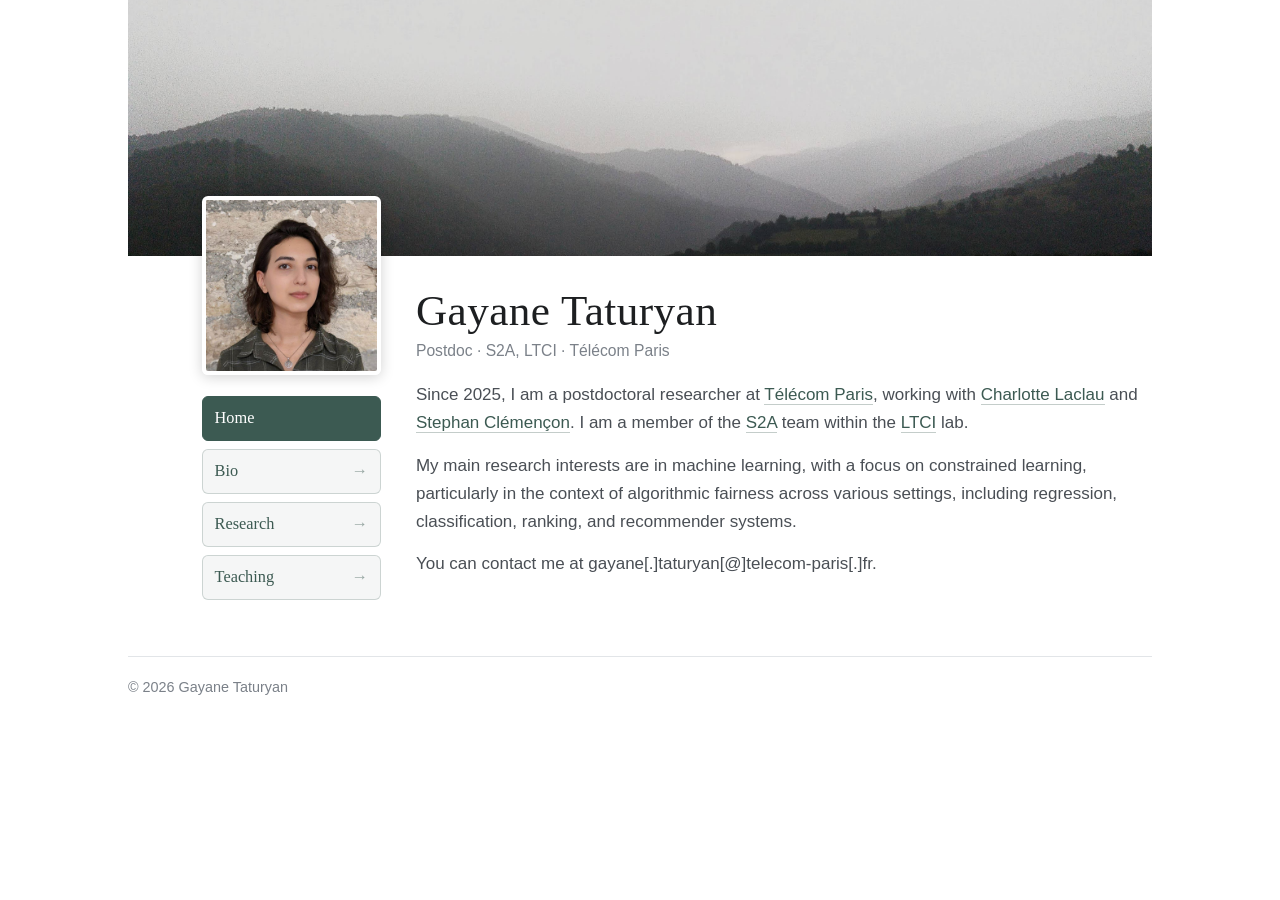
==== index.html @ 9df6f7f8 "added "home", improved the layout" ====
<!DOCTYPE html>
<html lang="en">
  <head>
    <meta charset="utf-8" />
    <meta name="viewport" content="width=device-width, initial-scale=1" />
    <title>Gayane Taturyan</title>
    <link rel="stylesheet" href="css/style.css" />
  </head>
  <body>
    <div class="page">
      <img class="cover" src="imgs/cover.jpg" alt="" />

      <div class="identity">
        <img class="identity__photo" src="imgs/photo.jpg" alt="Gayane Taturyan" />

        <ul class="identity__nav">
          <li><a href="index.html" aria-current="page">Home</a></li>
          <li><a href="bio.html">Bio</a></li>
          <li><a href="research.html">Research</a></li>
          <li><a href="teaching.html">Teaching</a></li>
        </ul>

        <div class="identity__main">
          <h1 class="identity__name">Gayane Taturyan</h1>
          <p class="identity__role">Postdoc &middot; S2A, LTCI &middot; Télécom Paris</p>

          <div class="identity__blurb">
            <p>
              Since 2025, I am a postdoctoral researcher at <a href="https://www.telecom-paris.fr/">Télécom Paris</a>, 
              working with <a href="https://laclauc.github.io/">Charlotte Laclau</a> 
              and <a href="https://perso.telecom-paristech.fr/clemenco/">Stephan Clémençon</a>. 
              I am a member of the <a href="https://s2a.telecom-paris.fr/">S2A</a> team within the <a href="https://www.telecom-paris.fr/en/research/labs/information-processing-ltci">LTCI</a> lab. 
            </p>
            <p>
              My main research interests are in machine learning, with a focus on constrained learning, 
              particularly in the context of algorithmic fairness across various settings, including regression, classification, ranking, and recommender systems.
            </p>
            <p>
              You can contact me at
              gayane[.]taturyan[@]telecom-paris[.]fr.
            </p>
          </div>
        </div>
      </div>

      <footer class="footer">
        &copy; 2026 Gayane Taturyan
      </footer>
    </div>
  </body>
</html>
---- css/style.css ----
/* ---------------------------------------------------------------
   Academic personal site — shared styles
   --------------------------------------------------------------- */

:root {
  --page-width: 80%;
  --page-max: 1080px;

  /* profile photo edge length (square) */
  --photo: clamp(120px, 14vw, 190px);

  --ink: #1d1f21;
  --ink-soft: #4a4f55;
  --ink-faint: #7b8189;
  --rule: #e2e5e8;
  --bg: #ffffff;
  --accent: #3c5a52;

  --serif: "Iowan Old Style", "Palatino Linotype", Palatino, Georgia, "Times New Roman", serif;
  --sans: -apple-system, BlinkMacSystemFont, "Segoe UI", Roboto, Helvetica, Arial, sans-serif;
}

* { box-sizing: border-box; }

html { -webkit-text-size-adjust: 100%; }

body {
  margin: 0;
  background: var(--bg);
  color: var(--ink);
  font-family: var(--sans);
  font-size: 17px;
  line-height: 1.65;
}

a {
  color: var(--accent);
  text-decoration: none;
  border-bottom: 1px solid rgba(60, 90, 82, 0.3);
}

a:hover { border-bottom-color: var(--accent); }

/* --- page shell: centered 80% column ------------------------- */

.page {
  width: var(--page-width);
  max-width: var(--page-max);
  margin: 0 auto;
  padding-bottom: 4rem;
}

/* --- cover ---------------------------------------------------- */

.cover {
  display: block;
  width: 100%;
  height: clamp(190px, 20vw, 330px);
  /*height: clamp(190px, 24vw, 330px);*/
  object-fit: cover;
  object-position: center 65%;
}

/* --- identity block (photo + nav | name + blurb) -------------- */

.identity {
  display: grid;
  /* spacer puts the photo's centre at 1/8 of the cover width,
     i.e. the middle of the cover's first quarter */
  grid-template-columns:
    calc(12.5% - var(--photo) / 2)
    var(--photo)
    1fr;
  column-gap: 2.2rem;
}

.identity__photo {
  grid-column: 2;
  width: var(--photo);
  height: var(--photo);
  /* lift the photo so its top third sits on the cover */
  margin-top: calc(var(--photo) / -3);
  object-fit: cover;
  border-radius: 6px;
  border: 4px solid #fff;
  box-shadow: 0 2px 14px rgba(0, 0, 0, 0.18);
  position: relative;
  z-index: 1;
}

.identity__nav {
  grid-column: 2;
  display: grid;
  gap: 0.5rem;
  /* the buttons line up with the photo's edges */
  width: var(--photo);
  margin: 1.3rem 0 0;
  padding: 0;
  list-style: none;
}

.identity__nav a {
  display: flex;
  align-items: center;
  justify-content: space-between;
  gap: 0.5rem;
  padding: 0.5rem 0.75rem;
  font-family: var(--serif);
  font-size: 1.02rem;
  color: var(--accent);
  background: rgba(60, 90, 82, 0.05);
  border: 1px solid rgba(60, 90, 82, 0.22);
  border-radius: 6px;
  transition: background 0.15s ease, border-color 0.15s ease;
}

.identity__nav a::after {
  content: "\2192"; /* → */
  opacity: 0.5;
  transition: transform 0.15s ease, opacity 0.15s ease;
}

.identity__nav a:hover {
  background: rgba(60, 90, 82, 0.12);
  border-color: var(--accent);
}

.identity__nav a:hover::after {
  opacity: 1;
  transform: translateX(2px);
}

/* the page you are already on */
.identity__nav a[aria-current="page"] {
  background: var(--accent);
  border-color: var(--accent);
  color: #fff;
  font-weight: 500;
  cursor: default;
}

.identity__nav a[aria-current="page"]::after { content: none; }

.identity__main {
  grid-column: 3;
  grid-row: 1 / span 2;
  /* name sits a little lower than the top of the photo */
  padding-top: calc(var(--photo) / 6);
}

.identity__name {
  font-family: var(--serif);
  font-weight: 500;
  font-size: clamp(1.9rem, 3.4vw, 2.7rem);
  line-height: 1.15;
  margin: 0 0 0.15rem;
  letter-spacing: 0.01em;
}

.identity__role {
  margin: 0 0 1.1rem;
  color: var(--ink-faint);
  font-size: 0.98rem;
}

.identity__blurb p { margin: 0 0 0.9rem; color: var(--ink-soft); }

/* --- interior pages ------------------------------------------ */

.topbar {
  display: flex;
  flex-wrap: wrap;
  align-items: baseline;
  justify-content: space-between;
  gap: 0.75rem 1.5rem;
  padding: 1.6rem 0 1rem;
  border-bottom: 1px solid var(--rule);
}

.topbar__name {
  font-family: var(--serif);
  font-size: 1.3rem;
  margin: 0;
  font-weight: 500;
}

.topbar__links {
  display: flex;
  gap: 1.4rem;
  margin: 0;
  padding: 0;
  list-style: none;
  font-family: var(--serif);
}

.topbar__links a { color: var(--ink); border-bottom: none; }

.topbar__links a:hover,
.topbar__links a[aria-current="page"] {
  color: var(--accent);
  border-bottom: 1px solid var(--accent);
}

.content { padding-top: 2.2rem; }

.content h1 {
  font-family: var(--serif);
  font-weight: 500;
  font-size: clamp(1.7rem, 3vw, 2.2rem);
  margin: 0 0 1.2rem;
}

.content h2 {
  font-family: var(--serif);
  font-weight: 500;
  font-size: 1.5rem;
  margin: 2.2rem 0 0.6rem;
}

.content p { margin: 0 0 1rem; color: var(--ink-soft); }

.content ul { margin: 0 0 1rem; padding-left: 1.2rem; color: var(--ink-soft); }

.content li { margin-bottom: 0.4rem; }

.item { margin-bottom: 1.4rem; }

.item__title { font-weight: 600; color: var(--ink); }

.item__meta { color: var(--ink-soft); font-size: 1rem; margin-top: 0.15rem; }

.item__desc { margin: 0.4rem 0 0; color: var(--ink-soft); font-size: 0.95rem; }

.item__facts {
  list-style: none;
  margin: 0.35rem 0 0;
  padding: 0;
}

.item__facts li {
  position: relative;
  padding-left: 1.2em;
  margin-top: 0.3rem;
  color: var(--ink-soft);
  font-size: 0.96rem;
}

.item__facts li::before {
  content: "\25B8";
  position: absolute;
  left: 0;
  color: var(--accent);
}

.item__facts strong {
  font-weight: 600;
  color: var(--ink);
}

.item__link {
  display: inline-block;
  margin-top: 0.2rem;
  font-size: 0.92rem;
}

/* --- PhD manuscript: set apart from the regular item list ----- */

.manuscript {
  margin: 0 0 1.6rem;
  padding: 1.15rem 1.35rem;
  border-left: 3px solid var(--accent);
  background: rgba(60, 90, 82, 0.06);
  border-radius: 0 8px 8px 0;
}

.manuscript__title {
  font-family: var(--serif);
  font-style: italic;
  font-weight: 500;
  font-size: 1.1rem;
  color: var(--ink);
}

.manuscript__meta {
  margin-top: 0.3rem;
  color: var(--ink-soft);
  font-size: 0.95rem;
}

.manuscript__desc {
  margin: 0.55rem 0 0;
  color: var(--ink-soft);
  font-size: 0.95rem;
}

.manuscript__link {
  display: inline-block;
  margin-top: 0.65rem;
  font-size: 0.92rem;
}

/* --- footer --------------------------------------------------- */

.footer {
  margin-top: 3.5rem;
  padding-top: 1.2rem;
  border-top: 1px solid var(--rule);
  color: var(--ink-faint);
  font-size: 0.9rem;
}

/* --- small screens: stack and centre -------------------------- */

@media (max-width: 720px) {
  :root {
    --page-width: 90%;
    --photo: 140px;
  }

  .identity {
    grid-template-columns: 1fr;
    justify-items: center;
    text-align: center;
  }

  .identity__photo,
  .identity__nav,
  .identity__main {
    grid-column: 1;
    grid-row: auto;
  }

  .identity__nav {
    display: flex;
    gap: 0.6rem;
    width: 100%;
    max-width: 340px;
    margin-top: 1.2rem;
  }

  .identity__nav li { flex: 1; }

  .identity__nav a { justify-content: center; padding: 0.5rem 0.4rem; }

  .identity__nav a::after { display: none; }

  .identity__main { padding-top: 1.4rem; }
}
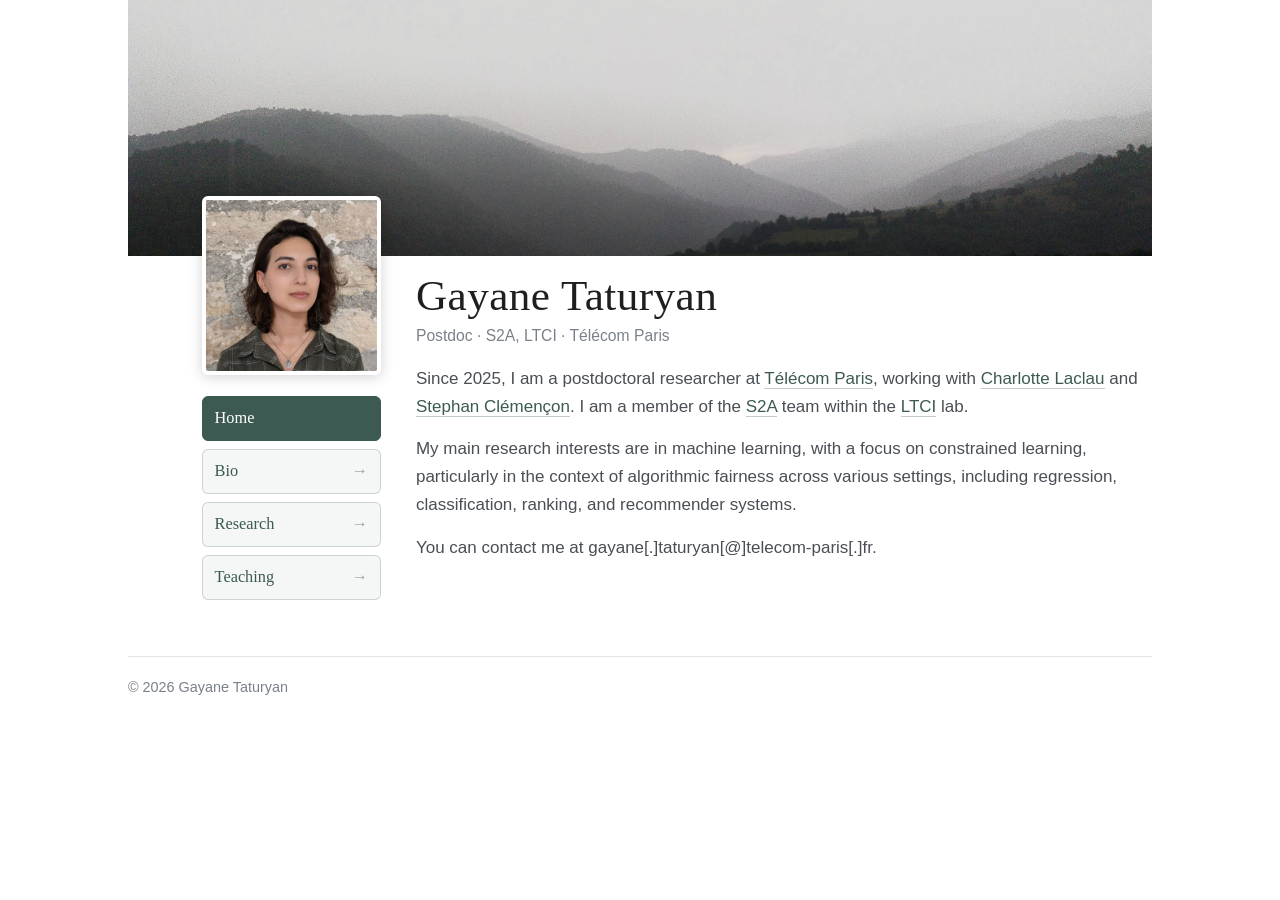
==== commit 29375104: "added the scrolling feature" ====
--- a/index.html
+++ b/index.html
@@ -11,18 +11,22 @@
       <img class="cover" src="imgs/cover.jpg" alt="" />
 
       <div class="identity">
-        <img class="identity__photo" src="imgs/photo.jpg" alt="Gayane Taturyan" />
+        <div class="identity__side">
+          <img class="identity__photo" src="imgs/photo.jpg" alt="Gayane Taturyan" />
 
-        <ul class="identity__nav">
-          <li><a href="index.html" aria-current="page">Home</a></li>
-          <li><a href="bio.html">Bio</a></li>
-          <li><a href="research.html">Research</a></li>
-          <li><a href="teaching.html">Teaching</a></li>
-        </ul>
+          <ul class="identity__nav">
+            <li><a href="index.html" aria-current="page">Home</a></li>
+            <li><a href="bio.html">Bio</a></li>
+            <li><a href="research.html">Research</a></li>
+            <li><a href="teaching.html">Teaching</a></li>
+          </ul>
+        </div>
 
         <div class="identity__main">
-          <h1 class="identity__name">Gayane Taturyan</h1>
-          <p class="identity__role">Postdoc &middot; S2A, LTCI &middot; Télécom Paris</p>
+          <div class="identity__header">
+            <h1 class="identity__name">Gayane Taturyan</h1>
+            <p class="identity__role">Postdoc &middot; S2A, LTCI &middot; Télécom Paris</p>
+          </div>
 
           <div class="identity__blurb">
             <p>
--- a/css/style.css
+++ b/css/style.css
@@ -8,6 +8,10 @@
 
   /* profile photo edge length (square) */
   --photo: clamp(120px, 14vw, 190px);
+
+  /* cover height, and how far the photo hangs over its bottom edge */
+  --cover-h: clamp(190px, 20vw, 330px);
+  --overlap: calc(var(--photo) / 3);
 
   --ink: #1d1f21;
   --ink-soft: #4a4f55;
@@ -55,10 +59,14 @@
 .cover {
   display: block;
   width: 100%;
-  height: clamp(190px, 20vw, 330px);
-  /*height: clamp(190px, 24vw, 330px);*/
+  height: var(--cover-h);
   object-fit: cover;
   object-position: center 65%;
+  /* scrolls away until a strip stays pinned at the top: half an overlap
+     above the photo, plus the overlap behind the photo's top third */
+  position: sticky;
+  top: calc(var(--overlap) * 1.5 - var(--cover-h));
+  z-index: 0;
 }
 
 /* --- identity block (photo + nav | name + blurb) -------------- */
@@ -72,24 +80,31 @@
     var(--photo)
     1fr;
   column-gap: 2.2rem;
+  /* lifts the whole block so the photo's top third sits on the cover */
+  margin-top: calc(var(--overlap) * -1);
+}
+
+/* photo + nav travel together and stick with half an overlap of cover
+   still showing above the photo */
+.identity__side {
+  grid-column: 2;
+  align-self: start;
+  position: sticky;
+  top: calc(var(--overlap) / 2);
+  z-index: 2;
 }
 
 .identity__photo {
-  grid-column: 2;
+  display: block;
   width: var(--photo);
   height: var(--photo);
-  /* lift the photo so its top third sits on the cover */
-  margin-top: calc(var(--photo) / -3);
   object-fit: cover;
   border-radius: 6px;
   border: 4px solid #fff;
   box-shadow: 0 2px 14px rgba(0, 0, 0, 0.18);
-  position: relative;
-  z-index: 1;
 }
 
 .identity__nav {
-  grid-column: 2;
   display: grid;
   gap: 0.5rem;
   /* the buttons line up with the photo's edges */
@@ -143,9 +158,19 @@
 
 .identity__main {
   grid-column: 3;
-  grid-row: 1 / span 2;
-  /* name sits a little lower than the top of the photo */
-  padding-top: calc(var(--photo) / 6);
+  /* cancels the block's negative margin */
+  padding-top: var(--overlap);
+}
+
+/* name + role stay put too, just below the pinned strip of cover */
+.identity__header {
+  position: sticky;
+  top: calc(var(--overlap) * 1.5);
+  z-index: 1;
+  background: var(--bg);
+  /* drops the name a little lower than the top of the photo, and keeps
+     the content from touching the role line as it slides underneath */
+  padding: calc(var(--photo) / 12) 0 1rem;
 }
 
 .identity__name {
@@ -158,57 +183,18 @@
 }
 
 .identity__role {
-  margin: 0 0 1.1rem;
+  margin: 0;
   color: var(--ink-faint);
   font-size: 0.98rem;
 }
 
 .identity__blurb p { margin: 0 0 0.9rem; color: var(--ink-soft); }
 
-/* --- interior pages ------------------------------------------ */
-
-.topbar {
-  display: flex;
-  flex-wrap: wrap;
-  align-items: baseline;
-  justify-content: space-between;
-  gap: 0.75rem 1.5rem;
-  padding: 1.6rem 0 1rem;
-  border-bottom: 1px solid var(--rule);
-}
-
-.topbar__name {
-  font-family: var(--serif);
-  font-size: 1.3rem;
-  margin: 0;
-  font-weight: 500;
-}
-
-.topbar__links {
-  display: flex;
-  gap: 1.4rem;
-  margin: 0;
-  padding: 0;
-  list-style: none;
-  font-family: var(--serif);
-}
-
-.topbar__links a { color: var(--ink); border-bottom: none; }
-
-.topbar__links a:hover,
-.topbar__links a[aria-current="page"] {
-  color: var(--accent);
-  border-bottom: 1px solid var(--accent);
-}
-
-.content { padding-top: 2.2rem; }
-
-.content h1 {
-  font-family: var(--serif);
-  font-weight: 500;
-  font-size: clamp(1.7rem, 3vw, 2.2rem);
-  margin: 0 0 1.2rem;
-}
+/* --- page content (sits in the identity block's right column) -- */
+
+.content { display: block; padding-top: 0.3rem; }
+
+.content > :first-child { margin-top: 0; }
 
 .content h2 {
   font-family: var(--serif);
@@ -216,6 +202,10 @@
   font-size: 1.5rem;
   margin: 2.2rem 0 0.6rem;
 }
+
+/* the intro line (Detailed CV / Google Scholar) sits closer to the
+   first section heading than the sections sit to each other */
+.content > p:first-child + h2 { margin-top: 1rem; }
 
 .content p { margin: 0 0 1rem; color: var(--ink-soft); }
 
@@ -323,11 +313,23 @@
     text-align: center;
   }
 
-  .identity__photo,
-  .identity__nav,
-  .identity__main {
+  /* nothing sticks on a small screen — the page just scrolls */
+  .cover { position: static; }
+
+  .identity__side,
+  .identity__main,
+  .identity__header {
     grid-column: 1;
-    grid-row: auto;
+    position: static;
+  }
+
+  .identity__header { padding: 0 0 0.6rem; }
+
+  .identity__side {
+    display: flex;
+    flex-direction: column;
+    align-items: center;
+    width: 100%;
   }
 
   .identity__nav {
@@ -345,4 +347,7 @@
   .identity__nav a::after { display: none; }
 
   .identity__main { padding-top: 1.4rem; }
-}
+
+  /* long-form content stays left-aligned even though the header centres */
+  .content { text-align: left; }
+}
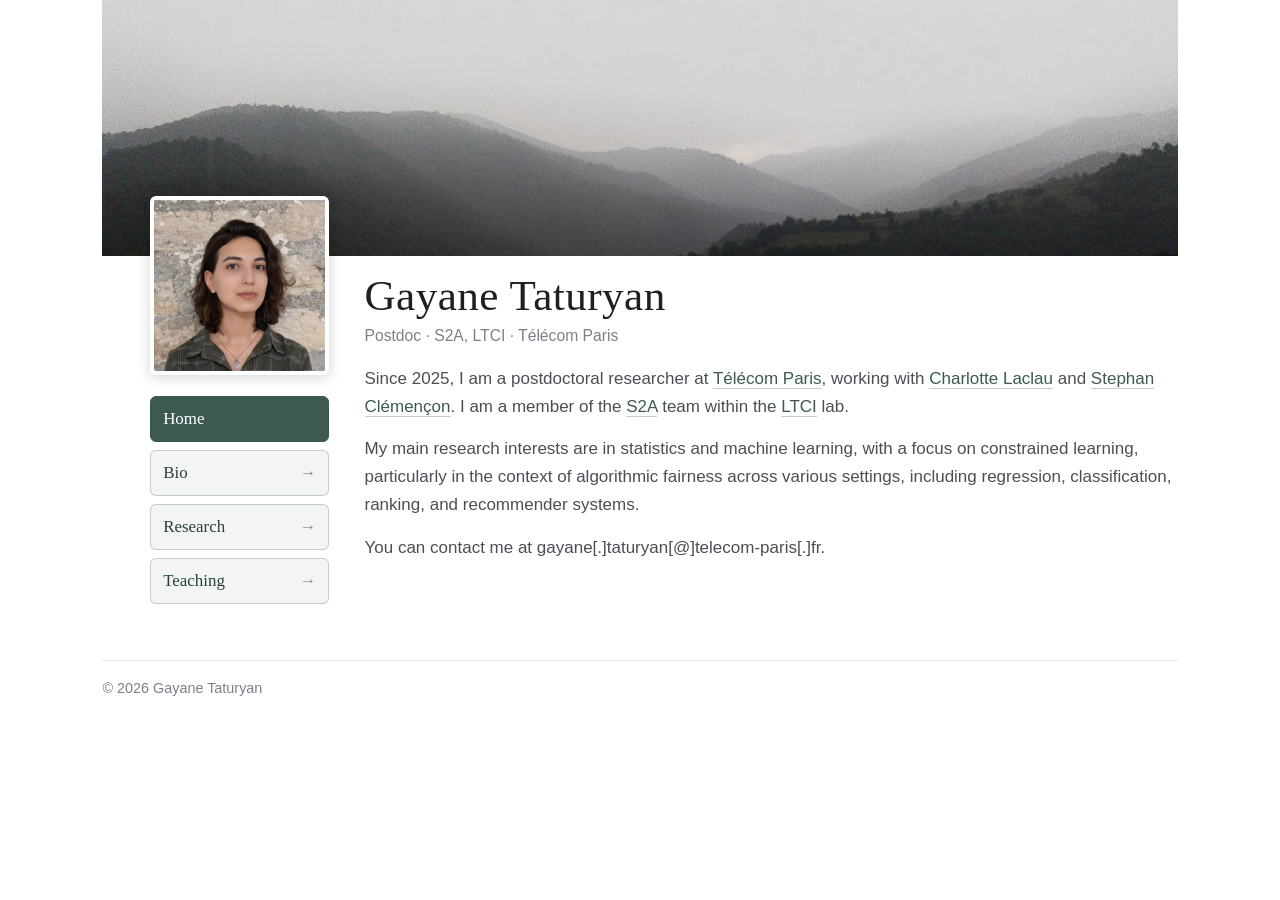
==== commit 29cad4ab: "added languages" ====
--- a/index.html
+++ b/index.html
@@ -36,7 +36,7 @@
               I am a member of the <a href="https://s2a.telecom-paris.fr/">S2A</a> team within the <a href="https://www.telecom-paris.fr/en/research/labs/information-processing-ltci">LTCI</a> lab. 
             </p>
             <p>
-              My main research interests are in machine learning, with a focus on constrained learning, 
+              My main research interests are in statistics and machine learning, with a focus on constrained learning, 
               particularly in the context of algorithmic fairness across various settings, including regression, classification, ranking, and recommender systems.
             </p>
             <p>
--- a/css/style.css
+++ b/css/style.css
@@ -3,7 +3,7 @@
    --------------------------------------------------------------- */
 
 :root {
-  --page-width: 80%;
+  --page-width: 84%;
   --page-max: 1080px;
 
   /* profile photo edge length (square) */
@@ -12,6 +12,11 @@
   /* cover height, and how far the photo hangs over its bottom edge */
   --cover-h: clamp(190px, 20vw, 330px);
   --overlap: calc(var(--photo) / 3);
+
+  /* height of the strip of cover left pinned at the top of the screen.
+     every sticky offset is derived from it, so animating this one value
+     collapses the whole pinned band together (see "reading mode" below) */
+  --band: calc(var(--overlap) * 1.5);
 
   --ink: #1d1f21;
   --ink-soft: #4a4f55;
@@ -19,6 +24,7 @@
   --rule: #e2e5e8;
   --bg: #ffffff;
   --accent: #3c5a52;
+  --accent-strong: #29403a;
 
   --serif: "Iowan Old Style", "Palatino Linotype", Palatino, Georgia, "Times New Roman", serif;
   --sans: -apple-system, BlinkMacSystemFont, "Segoe UI", Roboto, Helvetica, Arial, sans-serif;
@@ -51,7 +57,7 @@
   width: var(--page-width);
   max-width: var(--page-max);
   margin: 0 auto;
-  padding-bottom: 4rem;
+  padding-bottom: 1rem;
 }
 
 /* --- cover ---------------------------------------------------- */
@@ -65,18 +71,20 @@
   /* scrolls away until a strip stays pinned at the top: half an overlap
      above the photo, plus the overlap behind the photo's top third */
   position: sticky;
-  top: calc(var(--overlap) * 1.5 - var(--cover-h));
-  z-index: 0;
+  top: calc(var(--band) - var(--cover-h));
+  /* above the content, which includes relatively positioned list items
+     that would otherwise paint over the cover */
+  z-index: 1;
 }
 
 /* --- identity block (photo + nav | name + blurb) -------------- */
 
 .identity {
   display: grid;
-  /* spacer puts the photo's centre at 1/8 of the cover width,
-     i.e. the middle of the cover's first quarter */
+  /* spacer puts the photo's centre a little left of 1/8 of the cover
+     width, i.e. just left of the middle of the cover's first quarter */
   grid-template-columns:
-    calc(12.5% - var(--photo) / 2)
+    calc(9.5% - var(--photo) / 2)
     var(--photo)
     1fr;
   column-gap: 2.2rem;
@@ -90,8 +98,8 @@
   grid-column: 2;
   align-self: start;
   position: sticky;
-  top: calc(var(--overlap) / 2);
-  z-index: 2;
+  top: calc(var(--band) / 3);
+  z-index: 3;
 }
 
 .identity__photo {
@@ -121,17 +129,17 @@
   gap: 0.5rem;
   padding: 0.5rem 0.75rem;
   font-family: var(--serif);
-  font-size: 1.02rem;
-  color: var(--accent);
-  background: rgba(60, 90, 82, 0.05);
-  border: 1px solid rgba(60, 90, 82, 0.22);
+  font-size: 1.06rem;
+  color: var(--accent-strong);
+  background: rgba(60, 90, 82, 0.06);
+  border: 1px solid rgba(60, 90, 82, 0.26);
   border-radius: 6px;
   transition: background 0.15s ease, border-color 0.15s ease;
 }
 
 .identity__nav a::after {
   content: "\2192"; /* → */
-  opacity: 0.5;
+  opacity: 0.55;
   transition: transform 0.15s ease, opacity 0.15s ease;
 }
 
@@ -165,8 +173,8 @@
 /* name + role stay put too, just below the pinned strip of cover */
 .identity__header {
   position: sticky;
-  top: calc(var(--overlap) * 1.5);
-  z-index: 1;
+  top: var(--band);
+  z-index: 2;
   background: var(--bg);
   /* drops the name a little lower than the top of the photo, and keeps
      the content from touching the role line as it slides underneath */
@@ -247,6 +255,13 @@
   color: var(--ink);
 }
 
+/* short facts that read better side by side, e.g. languages */
+.item__facts--inline {
+  display: flex;
+  flex-wrap: wrap;
+  column-gap: 1.6rem;
+}
+
 .item__link {
   display: inline-block;
   margin-top: 0.2rem;
@@ -293,10 +308,62 @@
 
 .footer {
   margin-top: 3.5rem;
-  padding-top: 1.2rem;
+  padding-top: 1rem;
   border-top: 1px solid var(--rule);
   color: var(--ink-faint);
   font-size: 0.9rem;
+}
+
+/* --- reading mode: the pinned band shrinks once it sticks ------
+   A scroll-driven animation (no JavaScript): over the 150px of scrolling
+   that follows the moment everything pins, the strip of cover thins, the
+   name shrinks and the role line fades out — handing roughly 130px of
+   height back to the content. Browsers without scroll-driven animations
+   simply keep the full-size band.                                      */
+
+@property --band {
+  syntax: "<length>";
+  inherits: true;
+  initial-value: 0px;
+}
+
+@keyframes band-collapse {
+  to { --band: calc(var(--overlap) * 0.5); }
+}
+
+@keyframes header-collapse {
+  to { padding: 0 0 0.55rem; }
+}
+
+@keyframes name-collapse {
+  to { font-size: 1.45rem; }
+}
+
+@keyframes role-collapse {
+  to { opacity: 0; font-size: 0.01rem; }
+}
+
+@media (min-width: 721px) and (prefers-reduced-motion: no-preference) {
+  @supports (animation-timeline: scroll()) {
+    html,
+    .identity__header,
+    .identity__name,
+    .identity__role {
+      animation-timeline: scroll(root block);
+      animation-duration: auto;
+      animation-timing-function: linear;
+      animation-fill-mode: both;
+      /* starts exactly where the band pins, ends 150px later */
+      animation-range:
+        calc(var(--cover-h) - var(--overlap) * 1.5)
+        calc(var(--cover-h) - var(--overlap) * 1.5 + 150px);
+    }
+
+    html { animation-name: band-collapse; }
+    .identity__header { animation-name: header-collapse; }
+    .identity__name { animation-name: name-collapse; }
+    .identity__role { animation-name: role-collapse; }
+  }
 }
 
 /* --- small screens: stack and centre -------------------------- */
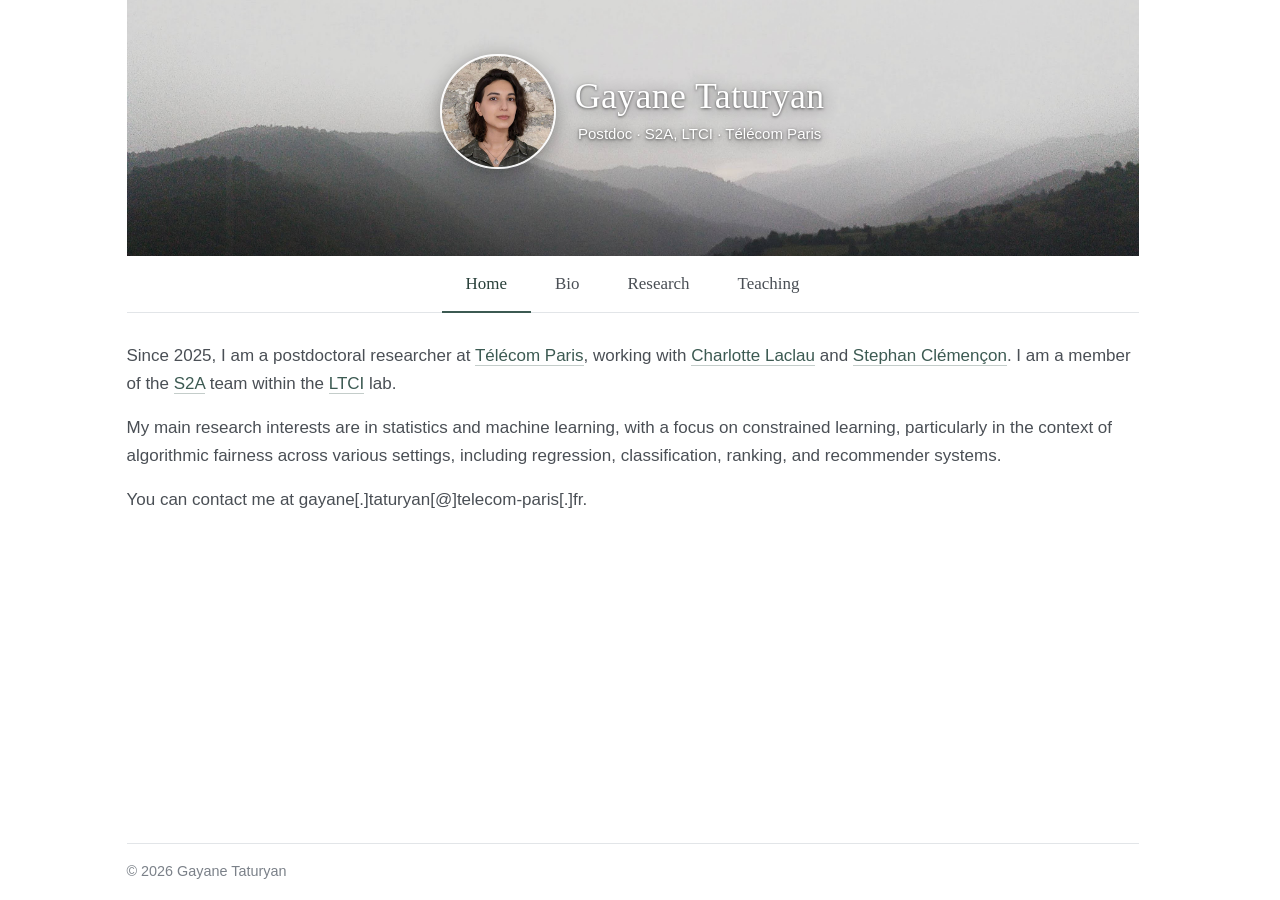
==== commit 55ec1a48: "layout change" ====
--- a/index.html
+++ b/index.html
@@ -8,48 +8,44 @@
   </head>
   <body>
     <div class="page">
-      <img class="cover" src="imgs/cover.jpg" alt="" />
-
-      <div class="identity">
-        <div class="identity__side">
-          <img class="identity__photo" src="imgs/photo.jpg" alt="Gayane Taturyan" />
-
-          <ul class="identity__nav">
-            <li><a href="index.html" aria-current="page">Home</a></li>
-            <li><a href="bio.html">Bio</a></li>
-            <li><a href="research.html">Research</a></li>
-            <li><a href="teaching.html">Teaching</a></li>
-          </ul>
-        </div>
-
-        <div class="identity__main">
-          <div class="identity__header">
-            <h1 class="identity__name">Gayane Taturyan</h1>
-            <p class="identity__role">Postdoc &middot; S2A, LTCI &middot; Télécom Paris</p>
-          </div>
-
-          <div class="identity__blurb">
-            <p>
-              Since 2025, I am a postdoctoral researcher at <a href="https://www.telecom-paris.fr/">Télécom Paris</a>, 
-              working with <a href="https://laclauc.github.io/">Charlotte Laclau</a> 
-              and <a href="https://perso.telecom-paristech.fr/clemenco/">Stephan Clémençon</a>. 
-              I am a member of the <a href="https://s2a.telecom-paris.fr/">S2A</a> team within the <a href="https://www.telecom-paris.fr/en/research/labs/information-processing-ltci">LTCI</a> lab. 
-            </p>
-            <p>
-              My main research interests are in statistics and machine learning, with a focus on constrained learning, 
-              particularly in the context of algorithmic fairness across various settings, including regression, classification, ranking, and recommender systems.
-            </p>
-            <p>
-              You can contact me at
-              gayane[.]taturyan[@]telecom-paris[.]fr.
-            </p>
+      <header class="hero">
+        <img class="hero__cover" src="imgs/cover.jpg" alt="" />
+        <div class="hero__inner">
+          <img class="hero__photo" src="imgs/photo.jpg" alt="Gayane Taturyan" />
+          <div class="hero__text">
+            <h1 class="hero__name">Gayane Taturyan</h1>
+            <p class="hero__role">Postdoc &middot; S2A, LTCI &middot; Télécom Paris</p>
           </div>
         </div>
-      </div>
+      </header>
+
+      <nav class="tabs">
+        <a href="index.html" aria-current="page">Home</a>
+        <a href="bio.html">Bio</a>
+        <a href="research.html">Research</a>
+        <a href="teaching.html">Teaching</a>
+      </nav>
+
+      <main class="content">
+        <p>
+          Since 2025, I am a postdoctoral researcher at <a href="https://www.telecom-paris.fr/">Télécom Paris</a>,
+          working with <a href="https://laclauc.github.io/">Charlotte Laclau</a>
+          and <a href="https://perso.telecom-paristech.fr/clemenco/">Stephan Clémençon</a>.
+          I am a member of the <a href="https://s2a.telecom-paris.fr/">S2A</a> team within the <a href="https://www.telecom-paris.fr/en/research/labs/information-processing-ltci">LTCI</a> lab.
+        </p>
+        <p>
+          My main research interests are in statistics and machine learning, with a focus on constrained learning,
+          particularly in the context of algorithmic fairness across various settings, including regression, classification, ranking, and recommender systems.
+        </p>
+        <p>
+          You can contact me at
+          gayane[.]taturyan[@]telecom-paris[.]fr.
+        </p>
+      </main>
 
       <footer class="footer">
         &copy; 2026 Gayane Taturyan
       </footer>
     </div>
   </body>
-</html>
+</html>
--- a/css/style.css
+++ b/css/style.css
@@ -1,22 +1,19 @@
 /* ---------------------------------------------------------------
    Academic personal site — shared styles
+   Experimental layout: centred hero (photo + name on the cover),
+   horizontal tab bar, full-width content.
    --------------------------------------------------------------- */
 
 :root {
-  --page-width: 84%;
+  --page-width: 80%;
   --page-max: 1080px;
 
-  /* profile photo edge length (square) */
-  --photo: clamp(120px, 14vw, 190px);
-
-  /* cover height, and how far the photo hangs over its bottom edge */
-  --cover-h: clamp(190px, 20vw, 330px);
-  --overlap: calc(var(--photo) / 3);
-
-  /* height of the strip of cover left pinned at the top of the screen.
-     every sticky offset is derived from it, so animating this one value
-     collapses the whole pinned band together (see "reading mode" below) */
-  --band: calc(var(--overlap) * 1.5);
+  /* never taller than a x-th of the screen */
+  --cover-h: min(50vh, clamp(200px, 20vw, 320px));
+
+  /* the photo sits in a single row beside the name, so it stays well
+     inside the cover without having to scale with it */
+  --photo: clamp(88px, 9vw, 118px);
 
   --ink: #1d1f21;
   --ink-soft: #4a4f55;
@@ -32,7 +29,16 @@
 
 * { box-sizing: border-box; }
 
-html { -webkit-text-size-adjust: 100%; }
+html {
+  -webkit-text-size-adjust: 100%;
+  /* always reserve the scrollbar's width, so short pages (home,
+     teaching) are laid out at the same width as long ones */
+  scrollbar-gutter: stable;
+}
+
+@supports not (scrollbar-gutter: stable) {
+  html { overflow-y: scroll; }
+}
 
 body {
   margin: 0;
@@ -58,149 +64,125 @@
   max-width: var(--page-max);
   margin: 0 auto;
   padding-bottom: 1rem;
-}
-
-/* --- cover ---------------------------------------------------- */
-
-.cover {
-  display: block;
+  /* fills the screen so the footer can sit at the bottom of short
+     pages, and simply follows the content on long ones */
+  display: flex;
+  flex-direction: column;
+  min-height: 100vh;
+  min-height: 100dvh;
+}
+
+/* --- hero: photo + name centred on the cover ------------------ */
+
+/* The image is taken out of flow and pinned to the hero's exact box, so
+   its height is always definite. That is what lets object-fit actually
+   engage: as a grid/flex child with a percentage height it fell back to
+   its natural height and got clipped from the bottom instead. */
+.hero {
+  position: relative;
+  height: var(--cover-h);
+  overflow: hidden;
+  display: flex;
+  align-items: center;
+  justify-content: center;
+}
+
+.hero__cover {
+  position: absolute;
+  inset: 0;
   width: 100%;
-  height: var(--cover-h);
+  height: 100%;
   object-fit: cover;
-  object-position: center 65%;
-  /* scrolls away until a strip stays pinned at the top: half an overlap
-     above the photo, plus the overlap behind the photo's top third */
-  position: sticky;
-  top: calc(var(--band) - var(--cover-h));
-  /* above the content, which includes relatively positioned list items
-     that would otherwise paint over the cover */
+  /* equal trim off the top and bottom */
+  object-position: center;
+}
+
+/* photo and name side by side, as one centred group — a short row
+   leaves the middle of the cover visible around it */
+.hero__inner {
+  position: relative;
   z-index: 1;
-}
-
-/* --- identity block (photo + nav | name + blurb) -------------- */
-
-.identity {
-  display: grid;
-  /* spacer puts the photo's centre a little left of 1/8 of the cover
-     width, i.e. just left of the middle of the cover's first quarter */
-  grid-template-columns:
-    calc(9.5% - var(--photo) / 2)
-    var(--photo)
-    1fr;
-  column-gap: 2.2rem;
-  /* lifts the whole block so the photo's top third sits on the cover */
-  margin-top: calc(var(--overlap) * -1);
-}
-
-/* photo + nav travel together and stick with half an overlap of cover
-   still showing above the photo */
-.identity__side {
-  grid-column: 2;
-  align-self: start;
-  position: sticky;
-  top: calc(var(--band) / 3);
-  z-index: 3;
-}
-
-.identity__photo {
-  display: block;
+  display: flex;
+  flex-direction: row;
+  align-items: center;
+  justify-content: center;
+  gap: 1.2rem;
+  padding: 1rem;
+  /* sits a little above the middle of the cover */
+  margin-bottom: calc(var(--cover-h) * 0.13);
+}
+
+.hero__photo {
+  flex: none;
   width: var(--photo);
   height: var(--photo);
   object-fit: cover;
-  border-radius: 6px;
-  border: 4px solid #fff;
-  box-shadow: 0 2px 14px rgba(0, 0, 0, 0.18);
-}
-
-.identity__nav {
-  display: grid;
-  gap: 0.5rem;
-  /* the buttons line up with the photo's edges */
-  width: var(--photo);
-  margin: 1.3rem 0 0;
-  padding: 0;
-  list-style: none;
-}
-
-.identity__nav a {
-  display: flex;
-  align-items: center;
-  justify-content: space-between;
-  gap: 0.5rem;
-  padding: 0.5rem 0.75rem;
+  border-radius: 50%;
+  border: 2.5px solid rgba(255, 255, 255, 0.92);
+  box-shadow: 0 4px 20px rgba(0, 0, 0, 0.35);
+}
+
+.hero__text { text-align: center; }
+
+.hero__name {
+  font-family: var(--serif);
+  font-weight: 500;
+  font-size: clamp(1.6rem, 2.8vw, 2.3rem);
+  line-height: 1.15;
+  letter-spacing: 0.01em;
+  color: #fff;
+  margin: 0 0 0.25rem;
+  text-shadow: 0 1px 3px rgba(0, 0, 0, 0.55), 0 2px 16px rgba(0, 0, 0, 0.45);
+}
+
+.hero__role {
+  margin: 0;
+  font-size: 0.94rem;
+  color: #fff;
+  text-shadow: 0 1px 3px rgba(0, 0, 0, 0.6), 0 2px 12px rgba(0, 0, 0, 0.5);
+}
+
+/* --- tab bar under the cover ---------------------------------- */
+
+.tabs {
+  position: sticky;
+  top: 0;
+  z-index: 5;
+  display: flex;
+  justify-content: center;
+  flex-wrap: wrap;
+  background: var(--bg);
+  border-bottom: 1px solid var(--rule);
+}
+
+.tabs a {
+  padding: 0.85rem 1.5rem;
   font-family: var(--serif);
   font-size: 1.06rem;
+  color: var(--ink-soft);
+  border: none;
+  border-bottom: 2px solid transparent;
+  margin-bottom: -1px;
+  transition: color 0.15s ease, background 0.15s ease;
+}
+
+.tabs a:hover {
   color: var(--accent-strong);
-  background: rgba(60, 90, 82, 0.06);
-  border: 1px solid rgba(60, 90, 82, 0.26);
-  border-radius: 6px;
-  transition: background 0.15s ease, border-color 0.15s ease;
-}
-
-.identity__nav a::after {
-  content: "\2192"; /* → */
-  opacity: 0.55;
-  transition: transform 0.15s ease, opacity 0.15s ease;
-}
-
-.identity__nav a:hover {
-  background: rgba(60, 90, 82, 0.12);
-  border-color: var(--accent);
-}
-
-.identity__nav a:hover::after {
-  opacity: 1;
-  transform: translateX(2px);
-}
-
-/* the page you are already on */
-.identity__nav a[aria-current="page"] {
-  background: var(--accent);
-  border-color: var(--accent);
-  color: #fff;
-  font-weight: 500;
-  cursor: default;
-}
-
-.identity__nav a[aria-current="page"]::after { content: none; }
-
-.identity__main {
-  grid-column: 3;
-  /* cancels the block's negative margin */
-  padding-top: var(--overlap);
-}
-
-/* name + role stay put too, just below the pinned strip of cover */
-.identity__header {
-  position: sticky;
-  top: var(--band);
-  z-index: 2;
-  background: var(--bg);
-  /* drops the name a little lower than the top of the photo, and keeps
-     the content from touching the role line as it slides underneath */
-  padding: calc(var(--photo) / 12) 0 1rem;
-}
-
-.identity__name {
-  font-family: var(--serif);
-  font-weight: 500;
-  font-size: clamp(1.9rem, 3.4vw, 2.7rem);
-  line-height: 1.15;
-  margin: 0 0 0.15rem;
-  letter-spacing: 0.01em;
-}
-
-.identity__role {
-  margin: 0;
-  color: var(--ink-faint);
-  font-size: 0.98rem;
-}
-
-.identity__blurb p { margin: 0 0 0.9rem; color: var(--ink-soft); }
-
-/* --- page content (sits in the identity block's right column) -- */
-
-.content { display: block; padding-top: 0.3rem; }
+  background: rgba(60, 90, 82, 0.05);
+}
+
+.tabs a[aria-current="page"] {
+  color: var(--accent-strong);
+  border-bottom-color: var(--accent);
+}
+
+/* --- page content --------------------------------------------- */
+
+.content {
+  padding-top: 1.8rem;
+  /* takes up the leftover height, pushing the footer down */
+  flex: 1;
+}
 
 .content > :first-child { margin-top: 0; }
 
@@ -314,107 +296,18 @@
   font-size: 0.9rem;
 }
 
-/* --- reading mode: the pinned band shrinks once it sticks ------
-   A scroll-driven animation (no JavaScript): over the 150px of scrolling
-   that follows the moment everything pins, the strip of cover thins, the
-   name shrinks and the role line fades out — handing roughly 130px of
-   height back to the content. Browsers without scroll-driven animations
-   simply keep the full-size band.                                      */
-
-@property --band {
-  syntax: "<length>";
-  inherits: true;
-  initial-value: 0px;
-}
-
-@keyframes band-collapse {
-  to { --band: calc(var(--overlap) * 0.5); }
-}
-
-@keyframes header-collapse {
-  to { padding: 0 0 0.55rem; }
-}
-
-@keyframes name-collapse {
-  to { font-size: 1.45rem; }
-}
-
-@keyframes role-collapse {
-  to { opacity: 0; font-size: 0.01rem; }
-}
-
-@media (min-width: 721px) and (prefers-reduced-motion: no-preference) {
-  @supports (animation-timeline: scroll()) {
-    html,
-    .identity__header,
-    .identity__name,
-    .identity__role {
-      animation-timeline: scroll(root block);
-      animation-duration: auto;
-      animation-timing-function: linear;
-      animation-fill-mode: both;
-      /* starts exactly where the band pins, ends 150px later */
-      animation-range:
-        calc(var(--cover-h) - var(--overlap) * 1.5)
-        calc(var(--cover-h) - var(--overlap) * 1.5 + 150px);
-    }
-
-    html { animation-name: band-collapse; }
-    .identity__header { animation-name: header-collapse; }
-    .identity__name { animation-name: name-collapse; }
-    .identity__role { animation-name: role-collapse; }
-  }
-}
-
-/* --- small screens: stack and centre -------------------------- */
+/* --- small screens -------------------------------------------- */
 
 @media (max-width: 720px) {
   :root {
     --page-width: 90%;
-    --photo: 140px;
+    /* --photo is left alone: it already scales off --cover-h, which
+       keeps responding correctly to the 33vh cap on short screens */
   }
 
-  .identity {
-    grid-template-columns: 1fr;
-    justify-items: center;
-    text-align: center;
-  }
-
-  /* nothing sticks on a small screen — the page just scrolls */
-  .cover { position: static; }
-
-  .identity__side,
-  .identity__main,
-  .identity__header {
-    grid-column: 1;
-    position: static;
-  }
-
-  .identity__header { padding: 0 0 0.6rem; }
-
-  .identity__side {
-    display: flex;
-    flex-direction: column;
-    align-items: center;
-    width: 100%;
-  }
-
-  .identity__nav {
-    display: flex;
-    gap: 0.6rem;
-    width: 100%;
-    max-width: 340px;
-    margin-top: 1.2rem;
-  }
-
-  .identity__nav li { flex: 1; }
-
-  .identity__nav a { justify-content: center; padding: 0.5rem 0.4rem; }
-
-  .identity__nav a::after { display: none; }
-
-  .identity__main { padding-top: 1.4rem; }
-
-  /* long-form content stays left-aligned even though the header centres */
-  .content { text-align: left; }
-}
+  .hero__inner { gap: 0.9rem; }
+
+  .tabs a { padding: 0.7rem 0.85rem; font-size: 1rem; }
+
+  .content { padding-top: 1.4rem; }
+}
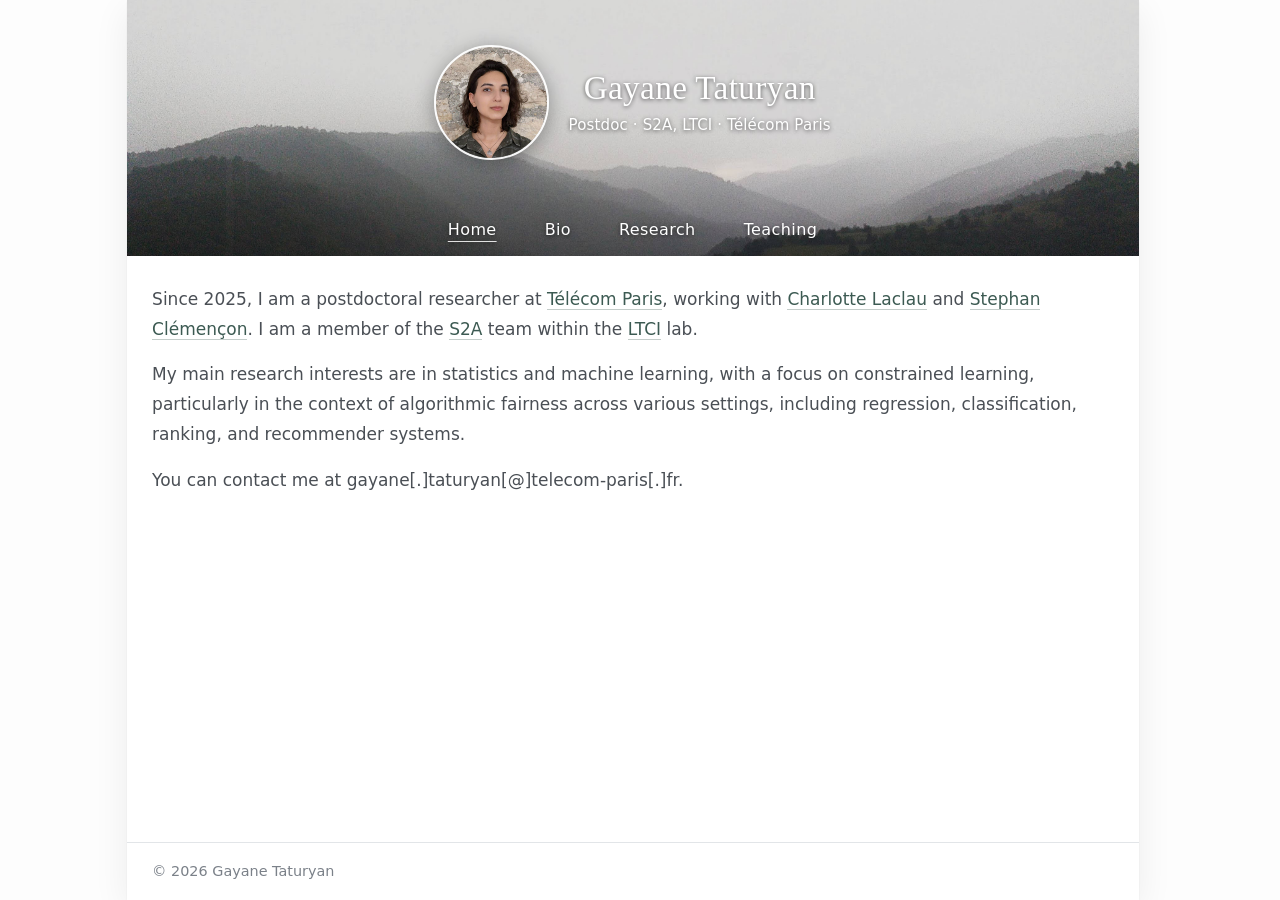
==== commit bc127e6f: "layout change" ====
--- a/index.html
+++ b/index.html
@@ -17,14 +17,13 @@
             <p class="hero__role">Postdoc &middot; S2A, LTCI &middot; Télécom Paris</p>
           </div>
         </div>
+        <nav class="tabs">
+          <a href="index.html" aria-current="page">Home</a>
+          <a href="bio.html">Bio</a>
+          <a href="research.html">Research</a>
+          <a href="teaching.html">Teaching</a>
+        </nav>
       </header>
-
-      <nav class="tabs">
-        <a href="index.html" aria-current="page">Home</a>
-        <a href="bio.html">Bio</a>
-        <a href="research.html">Research</a>
-        <a href="teaching.html">Teaching</a>
-      </nav>
 
       <main class="content">
         <p>
--- a/css/style.css
+++ b/css/style.css
@@ -20,11 +20,21 @@
   --ink-faint: #7b8189;
   --rule: #e2e5e8;
   --bg: #ffffff;
+  /* the very light ground the white sheet sits on */
+  /* --page-bg: #eff2f1; */
+  --page-bg: #fafafa35;
+  /* gap below the sheet, between it and the viewport edge */
+  --sheet-margin: 0rem;
+  /* inset of the content from the sheet's own left and right edges */
+  --sheet-pad: 1.6rem;
+  /* corner roundness of the sheet, top and bottom independently */
+  --sheet-round-top: 0px;
+  --sheet-round-bottom: 0px;
   --accent: #3c5a52;
   --accent-strong: #29403a;
 
-  --serif: "Iowan Old Style", "Palatino Linotype", Palatino, Georgia, "Times New Roman", serif;
-  --sans: -apple-system, BlinkMacSystemFont, "Segoe UI", Roboto, Helvetica, Arial, sans-serif;
+  /* One font family throughout the site. */
+  --font: system-ui, -apple-system, BlinkMacSystemFont, "Segoe UI", Roboto, Helvetica, Arial, sans-serif;
 }
 
 * { box-sizing: border-box; }
@@ -42,11 +52,12 @@
 
 body {
   margin: 0;
-  background: var(--bg);
+  background: var(--page-bg);
   color: var(--ink);
-  font-family: var(--sans);
-  font-size: 17px;
-  line-height: 1.65;
+  font-family: var(--font);
+  font-size: 1.0625rem;
+  font-weight: 400;
+  line-height: 1.75;
 }
 
 a {
@@ -62,14 +73,18 @@
 .page {
   width: var(--page-width);
   max-width: var(--page-max);
-  margin: 0 auto;
+  /* a white sheet floating on the page background */
+  margin: 0 auto var(--sheet-margin);
+  background: var(--bg);
+  border-radius: var(--sheet-round-top) var(--sheet-round-top) var(--sheet-round-bottom) var(--sheet-round-bottom);
+  box-shadow: 0 1px 2px rgba(24, 32, 29, 0.05), 0 10px 34px rgba(24, 32, 29, 0.07);
   padding-bottom: 1rem;
   /* fills the screen so the footer can sit at the bottom of short
      pages, and simply follows the content on long ones */
   display: flex;
   flex-direction: column;
-  min-height: 100vh;
-  min-height: 100dvh;
+  min-height: calc(100vh - var(--sheet-margin));
+  min-height: calc(100dvh - var(--sheet-margin));
 }
 
 /* --- hero: photo + name centred on the cover ------------------ */
@@ -80,7 +95,11 @@
    its natural height and got clipped from the bottom instead. */
 .hero {
   position: relative;
-  height: var(--cover-h);
+  /* follows the sheet's rounded top corners */
+  border-radius: var(--sheet-round-top) var(--sheet-round-top) 0 0;
+  min-height: var(--cover-h);
+  flex-shrink: 0;
+  flex-direction: column;
   overflow: hidden;
   display: flex;
   align-items: center;
@@ -108,8 +127,9 @@
   justify-content: center;
   gap: 1.2rem;
   padding: 1rem;
-  /* sits a little above the middle of the cover */
-  margin-bottom: calc(var(--cover-h) * 0.13);
+  /* Reserve a separate row for navigation within the cover. */
+  flex: 1;
+  width: 100%;
 }
 
 .hero__photo {
@@ -125,61 +145,82 @@
 .hero__text { text-align: center; }
 
 .hero__name {
-  font-family: var(--serif);
-  font-weight: 500;
-  font-size: clamp(1.6rem, 2.8vw, 2.3rem);
-  line-height: 1.15;
+  font-family: Georgia, "Times New Roman", serif;
+  font-weight: 400;
+  font-size: clamp(1.6rem, 2.6vw, 2.2rem);
+  line-height: 1.2;
   letter-spacing: 0.01em;
   color: #fff;
-  margin: 0 0 0.25rem;
-  text-shadow: 0 1px 3px rgba(0, 0, 0, 0.55), 0 2px 16px rgba(0, 0, 0, 0.45);
+  margin: 0 0 0.4rem;
+  text-shadow: 0 1px 4px rgba(0, 0, 0, 0.6);
 }
 
 .hero__role {
   margin: 0;
-  font-size: 0.94rem;
+  font-family: var(--font);
+  font-size: 0.9375rem;
+  font-weight: 400;
+  font-style: normal;
+  line-height: 1.5;
+  letter-spacing: 0.01em;
   color: #fff;
-  text-shadow: 0 1px 3px rgba(0, 0, 0, 0.6), 0 2px 12px rgba(0, 0, 0, 0.5);
-}
-
-/* --- tab bar under the cover ---------------------------------- */
+  text-shadow: 0 1px 4px rgba(0, 0, 0, 0.6);
+}
+
+/* --- tab bar over the cover  ---------------------------------- */
 
 .tabs {
-  position: sticky;
-  top: 0;
+  position: relative;
   z-index: 5;
   display: flex;
   justify-content: center;
   flex-wrap: wrap;
-  background: var(--bg);
-  border-bottom: 1px solid var(--rule);
+  flex-shrink: 0;
+  width: 100%;
+  background: rgba(226, 235, 232, 0);
+  border-top: 0px solid rgba(255, 255, 255, 0.05);
+  -webkit-backdrop-filter: blur(0px);
+  backdrop-filter: blur(0px);
 }
 
 .tabs a {
   padding: 0.85rem 1.5rem;
-  font-family: var(--serif);
-  font-size: 1.06rem;
-  color: var(--ink-soft);
+  font-family: var(--font);
+  font-size: 1rem;
+  font-weight: 400;
+  line-height: 1.5;
+  letter-spacing: 0.025em;
+  color: #ffffff;
+  text-shadow: 0 1px 4px rgba(0, 0, 0, 0.6);
   border: none;
-  border-bottom: 2px solid transparent;
-  margin-bottom: -1px;
+  border-bottom: 0px solid transparent;
+  margin-bottom: 0;
   transition: color 0.15s ease, background 0.15s ease;
 }
 
 .tabs a:hover {
-  color: var(--accent-strong);
-  background: rgba(60, 90, 82, 0.05);
+  color: #fff;
+  background: rgba(255, 255, 255, 0.09);
 }
 
 .tabs a[aria-current="page"] {
-  color: var(--accent-strong);
-  border-bottom-color: var(--accent);
+  color: #fff;
+  text-decoration: underline;
+  text-decoration-color: rgba(255, 255, 255, 0.85);
+  text-decoration-thickness: 1px;
+  text-underline-offset: 0.35em;
+}
+
+.tabs a:focus-visible {
+  outline: 2px solid #fff;
+  outline-offset: -4px;
 }
 
 /* --- page content --------------------------------------------- */
 
 .content {
-  padding-top: 1.8rem;
+  /* keeps text off the sheet edges */
+  padding: 1.8rem var(--sheet-pad) 0;
   /* takes up the leftover height, pushing the footer down */
   flex: 1;
 }
@@ -187,10 +228,12 @@
 .content > :first-child { margin-top: 0; }
 
 .content h2 {
-  font-family: var(--serif);
-  font-weight: 500;
-  font-size: 1.5rem;
-  margin: 2.2rem 0 0.6rem;
+  font-family: var(--font);
+  font-weight: 400;
+  font-size: 1.375rem;
+  line-height: 1.4;
+  letter-spacing: 0;
+  margin: 2.2rem 0 0.8rem;
 }
 
 /* the intro line (Detailed CV / Google Scholar) sits closer to the
@@ -203,15 +246,44 @@
 
 .content li { margin-bottom: 0.4rem; }
 
-.item { margin-bottom: 1.4rem; }
-
-.item__title { font-weight: 600; color: var(--ink); }
-
-.item__meta { color: var(--ink-soft); font-size: 1rem; margin-top: 0.15rem; }
-
-.item__desc { margin: 0.4rem 0 0; color: var(--ink-soft); font-size: 0.95rem; }
-
-.item__facts {
+.item {
+  margin-bottom: 1.1rem;
+  padding-inline-start: 1.1rem;
+}
+
+.item__title { position: relative; font-size: 1.0625rem; font-weight: 500; line-height: 1.5; color: var(--ink); }
+
+.item__title::before,
+.talks-list > li::before {
+  content: "";
+  position: absolute;
+  inset-inline-start: -1.1rem;
+  top: 0.75em;
+  transform: translateY(-50%);
+  width: 0.3rem;
+  height: 0.3rem;
+  border-radius: 50%;
+  background: var(--accent);
+  opacity: 0.65;
+}
+
+.content .talks-list {
+  list-style: none;
+  padding-inline-start: 1.1rem;
+}
+
+.talks-list > li {
+  position: relative;
+  margin-bottom: 0.6rem;
+}
+
+.talks-list > li::before { top: 0.875em; }
+
+.item__meta { color: var(--ink-soft); font-size: 0.9375rem; line-height: 1.65; margin-top: 0.25rem; }
+
+.item__desc { margin: 0.4rem 0 0; color: var(--ink-soft); font-size: 0.9375rem; }
+
+.content .item__facts {
   list-style: none;
   margin: 0.35rem 0 0;
   padding: 0;
@@ -219,21 +291,24 @@
 
 .item__facts li {
   position: relative;
-  padding-left: 1.2em;
-  margin-top: 0.3rem;
+  padding-inline-start: 1em;
+  margin: 0.2rem 0 0;
   color: var(--ink-soft);
-  font-size: 0.96rem;
+  font-size: 0.9375rem;
 }
 
 .item__facts li::before {
-  content: "\25B8";
+  content: "";
   position: absolute;
-  left: 0;
-  color: var(--accent);
+  inset-inline-start: 0;
+  top: 0.875em;
+  width: 0.4em;
+  height: 1px;
+  background: var(--ink-faint);
 }
 
 .item__facts strong {
-  font-weight: 600;
+  font-weight: 500;
   color: var(--ink);
 }
 
@@ -247,7 +322,7 @@
 .item__link {
   display: inline-block;
   margin-top: 0.2rem;
-  font-size: 0.92rem;
+  font-size: 0.9375rem;
 }
 
 /* --- PhD manuscript: set apart from the regular item list ----- */
@@ -261,36 +336,38 @@
 }
 
 .manuscript__title {
-  font-family: var(--serif);
+  font-family: var(--font);
   font-style: italic;
-  font-weight: 500;
-  font-size: 1.1rem;
+  font-weight: 400;
+  font-size: 1.0625rem;
+  line-height: 1.5;
   color: var(--ink);
 }
 
 .manuscript__meta {
   margin-top: 0.3rem;
   color: var(--ink-soft);
-  font-size: 0.95rem;
+  font-size: 0.9375rem;
 }
 
 .manuscript__desc {
   margin: 0.55rem 0 0;
   color: var(--ink-soft);
-  font-size: 0.95rem;
+  font-size: 0.9375rem;
 }
 
 .manuscript__link {
   display: inline-block;
   margin-top: 0.65rem;
-  font-size: 0.92rem;
+  font-size: 0.9375rem;
 }
 
 /* --- footer --------------------------------------------------- */
 
 .footer {
-  margin-top: 3.5rem;
-  padding-top: 1rem;
+  /* the rule spans the full sheet width; only the text is inset */
+  margin: 3.5rem 0 0;
+  padding: 1rem var(--sheet-pad) 0;
   border-top: 1px solid var(--rule);
   color: var(--ink-faint);
   font-size: 0.9rem;
@@ -301,13 +378,16 @@
 @media (max-width: 720px) {
   :root {
     --page-width: 90%;
+    --sheet-margin: 0rem;
+    --sheet-pad: 1.1rem;
     /* --photo is left alone: it already scales off --cover-h, which
        keeps responding correctly to the 33vh cap on short screens */
   }
 
   .hero__inner { gap: 0.9rem; }
 
-  .tabs a { padding: 0.7rem 0.85rem; font-size: 1rem; }
+  .tabs a { padding: 0.7rem 0.85rem; font-size: 0.9375rem; }
 
   .content { padding-top: 1.4rem; }
-}+
+}
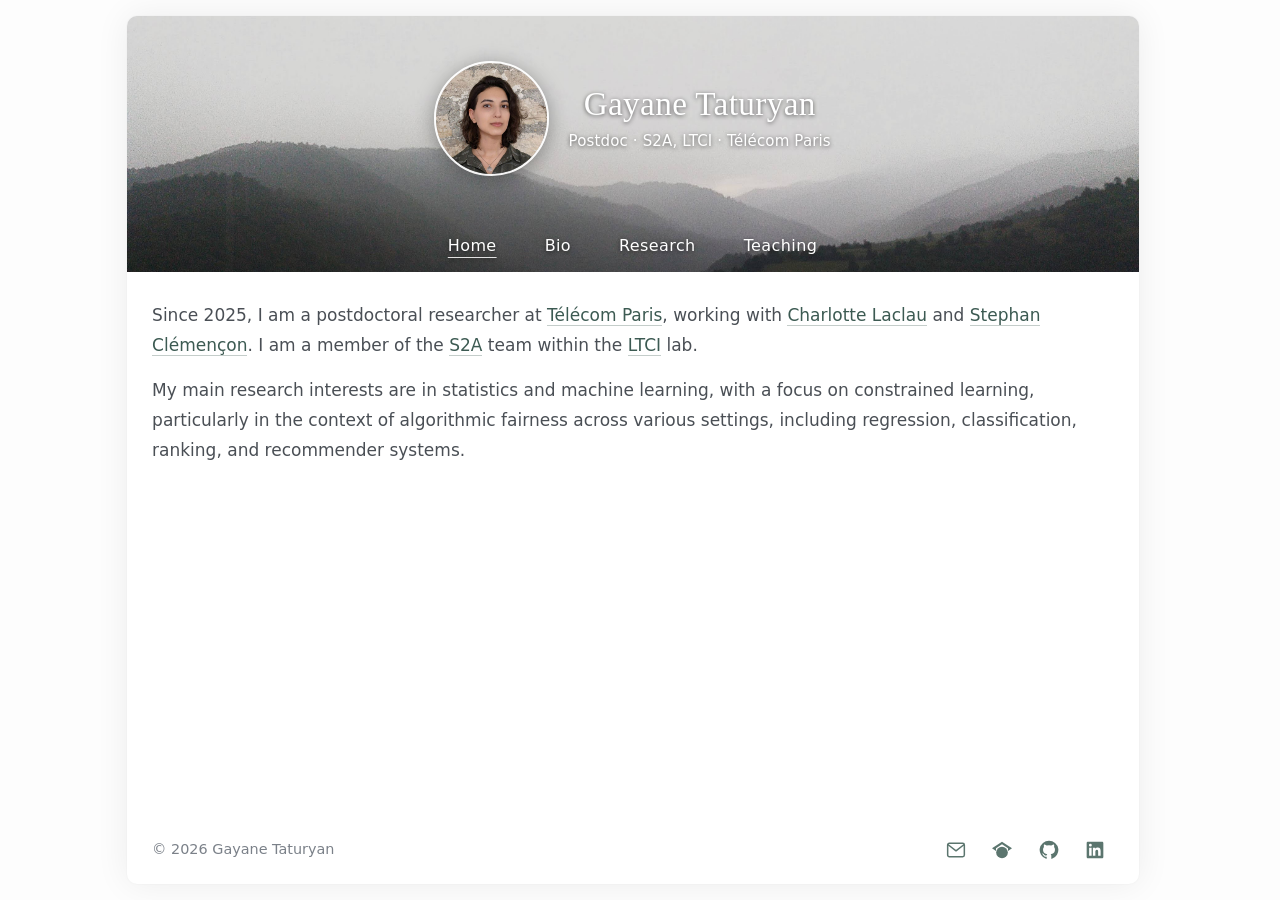
==== commit fb7c1333: "added logos" ====
--- a/index.html
+++ b/index.html
@@ -36,14 +36,25 @@
           My main research interests are in statistics and machine learning, with a focus on constrained learning,
           particularly in the context of algorithmic fairness across various settings, including regression, classification, ranking, and recommender systems.
         </p>
-        <p>
-          You can contact me at
-          gayane[.]taturyan[@]telecom-paris[.]fr.
-        </p>
       </main>
 
-      <footer class="footer">
-        &copy; 2026 Gayane Taturyan
+      <footer class="footer footer--home">
+        <span>&copy; 2026 Gayane Taturyan</span>
+        <nav class="social-links" aria-label="Social and contact links">
+          <!-- Add your profile URLs below; use mailto:your@email for Email. -->
+          <a href="mailto:gayane.taturyan@telecom-paris.fr" aria-label="Email" title="Email">
+            <svg viewBox="0 0 24 24" aria-hidden="true" focusable="false" fill="none" stroke="currentColor" stroke-width="1.8" stroke-linecap="round" stroke-linejoin="round"><rect x="2" y="4" width="20" height="16" rx="2"/><path d="m3 6 9 7 9-7"/></svg>
+          </a>
+          <a href="https://scholar.google.com/citations?user=Mb8yVToAAAAJ&hl=en" aria-label="Google Scholar" title="Google Scholar">
+            <svg viewBox="0 0 24 24" aria-hidden="true" focusable="false" fill="currentColor"><path d="M12 2 0 10l4.8 3.2V10L12 5.2l7.2 4.8v3.2L24 10Z"/><circle cx="12" cy="15" r="7"/></svg>
+          </a>
+          <a href="https://github.com/taturyan" aria-label="GitHub" title="GitHub">
+            <svg viewBox="0 0 24 24" aria-hidden="true" focusable="false" fill="currentColor"><path d="M12 .8a11.2 11.2 0 0 0-3.54 21.83c.56.1.77-.24.77-.54v-2.1c-3.12.68-3.78-1.33-3.78-1.33-.51-1.3-1.25-1.65-1.25-1.65-1.02-.7.08-.69.08-.69 1.13.08 1.72 1.16 1.72 1.16 1 1.71 2.62 1.22 3.26.93.1-.73.39-1.22.71-1.5-2.49-.28-5.11-1.25-5.11-5.54 0-1.22.44-2.22 1.15-3-.12-.28-.5-1.42.11-2.96 0 0 .94-.3 3.08 1.15a10.7 10.7 0 0 1 5.6 0c2.14-1.45 3.08-1.15 3.08-1.15.61 1.54.23 2.68.11 2.96.72.78 1.15 1.78 1.15 3 0 4.3-2.62 5.25-5.12 5.53.4.35.76 1.03.76 2.08v3.11c0 .3.2.65.77.54A11.2 11.2 0 0 0 12 .8Z"/></svg>
+          </a>
+          <a href="https://www.linkedin.com/in/gayane-taturyan/" aria-label="LinkedIn" title="LinkedIn">
+            <svg viewBox="0 0 24 24" aria-hidden="true" focusable="false" fill="currentColor"><path d="M20.45 2H3.55C2.69 2 2 2.68 2 3.52v16.96c0 .84.69 1.52 1.55 1.52h16.9c.86 0 1.55-.68 1.55-1.52V3.52c0-.84-.69-1.52-1.55-1.52ZM7.93 18.75H4.96V9.2h2.97ZM6.45 7.9a1.72 1.72 0 1 1 0-3.44 1.72 1.72 0 0 1 0 3.44Zm12.3 10.85h-2.97v-4.64c0-1.11-.02-2.53-1.54-2.53-1.55 0-1.79 1.21-1.79 2.45v4.72H9.48V9.2h2.85v1.3h.04c.4-.76 1.37-1.55 2.82-1.55 3.02 0 3.56 1.99 3.56 4.58Z"/></svg>
+          </a>
+        </nav>
       </footer>
     </div>
   </body>
--- a/css/style.css
+++ b/css/style.css
@@ -6,7 +6,7 @@
 
 :root {
   --page-width: 80%;
-  --page-max: 1080px;
+  --page-max: 3264px;
 
   /* never taller than a x-th of the screen */
   --cover-h: min(50vh, clamp(200px, 20vw, 320px));
@@ -21,17 +21,18 @@
   --rule: #e2e5e8;
   --bg: #ffffff;
   /* the very light ground the white sheet sits on */
-  /* --page-bg: #eff2f1; */
+  /* --page-bg: #fafafa35; */
   --page-bg: #fafafa35;
-  /* gap below the sheet, between it and the viewport edge */
-  --sheet-margin: 0rem;
+  /* gaps above and below the sheet, between it and the viewport edges */
+  --sheet-margin: 1rem;
   /* inset of the content from the sheet's own left and right edges */
   --sheet-pad: 1.6rem;
   /* corner roundness of the sheet, top and bottom independently */
-  --sheet-round-top: 0px;
-  --sheet-round-bottom: 0px;
+  --sheet-round-top: 10px;
+  --sheet-round-bottom: 10px;
   --accent: #3c5a52;
   --accent-strong: #29403a;
+  --social-color: #3c5a52d6; /* footer icon color */
 
   /* One font family throughout the site. */
   --font: system-ui, -apple-system, BlinkMacSystemFont, "Segoe UI", Roboto, Helvetica, Arial, sans-serif;
@@ -74,17 +75,17 @@
   width: var(--page-width);
   max-width: var(--page-max);
   /* a white sheet floating on the page background */
-  margin: 0 auto var(--sheet-margin);
+  margin: var(--sheet-margin) auto;
   background: var(--bg);
   border-radius: var(--sheet-round-top) var(--sheet-round-top) var(--sheet-round-bottom) var(--sheet-round-bottom);
-  box-shadow: 0 1px 2px rgba(24, 32, 29, 0.05), 0 10px 34px rgba(24, 32, 29, 0.07);
+  box-shadow: 0 0 2px rgba(24, 32, 29, 0.05), 0 0 34px rgba(24, 32, 29, 0.07);
   padding-bottom: 1rem;
   /* fills the screen so the footer can sit at the bottom of short
      pages, and simply follows the content on long ones */
   display: flex;
   flex-direction: column;
-  min-height: calc(100vh - var(--sheet-margin));
-  min-height: calc(100dvh - var(--sheet-margin));
+  min-height: calc(100vh - var(--sheet-margin) - var(--sheet-margin));
+  min-height: calc(100dvh - var(--sheet-margin) - var(--sheet-margin));
 }
 
 /* --- hero: photo + name centred on the cover ------------------ */
@@ -264,7 +265,7 @@
   height: 0.3rem;
   border-radius: 50%;
   background: var(--accent);
-  opacity: 0.65;
+  opacity: 1;
 }
 
 .content .talks-list {
@@ -298,13 +299,16 @@
 }
 
 .item__facts li::before {
-  content: "";
+  content: "\2023";
   position: absolute;
   inset-inline-start: 0;
   top: 0.875em;
-  width: 0.4em;
-  height: 1px;
-  background: var(--ink-faint);
+  line-height: 1;
+  transform: translateY(-50%) scale(1.1);
+  transform-origin: left center;
+  color: var(--accent);
+  opacity: 1;
+  font-weight: 400;
 }
 
 .item__facts strong {
@@ -319,9 +323,21 @@
   column-gap: 1.6rem;
 }
 
+.item__facts--inline li::before {
+  content: "";
+  top: 0.875em;
+  transform: translateY(-50%);
+  width: 0.3rem;
+  height: 0.3rem;
+  border-radius: 50%;
+  background: var(--accent);
+  opacity: 1;
+}
+
 .item__link {
   display: inline-block;
-  margin-top: 0.2rem;
+  transform: translateY(-1px);
+  margin-inline-start: 0.65rem;
   font-size: 0.9375rem;
 }
 
@@ -337,14 +353,15 @@
 
 .manuscript__title {
   font-family: var(--font);
-  font-style: italic;
-  font-weight: 400;
+  /*font-style: italic;*/
+  font-weight: 500;
   font-size: 1.0625rem;
   line-height: 1.5;
   color: var(--ink);
 }
 
 .manuscript__meta {
+  line-height: 1.65;
   margin-top: 0.3rem;
   color: var(--ink-soft);
   font-size: 0.9375rem;
@@ -358,7 +375,8 @@
 
 .manuscript__link {
   display: inline-block;
-  margin-top: 0.65rem;
+  transform: translateY(-1px);
+  margin-inline-start: 0.65rem;
   font-size: 0.9375rem;
 }
 
@@ -368,17 +386,48 @@
   /* the rule spans the full sheet width; only the text is inset */
   margin: 3.5rem 0 0;
   padding: 1rem var(--sheet-pad) 0;
-  border-top: 1px solid var(--rule);
+  border-top: 0px solid var(--rule);
   color: var(--ink-faint);
   font-size: 0.9rem;
 }
 
+.footer--home {
+  display: flex;
+  align-items: center;
+  justify-content: space-between;
+  flex-wrap: wrap;
+  gap: 0.5rem 1rem;
+}
+
+.social-links {
+  display: flex;
+  align-items: center;
+  gap: 0.65rem;
+  margin-inline-start: auto;
+}
+
+.social-links a {
+  display: inline-flex;
+  align-items: center;
+  justify-content: center;
+  width: 2.25rem;
+  height: 2.25rem;
+  border: none;
+  border-radius: 4px;
+  color: var(--social-color);
+}
+
+.social-links svg { width: 1.25rem; height: 1.25rem; }
+
+.social-links a:hover { opacity: 0.75; }
+.social-links a:focus-visible { outline: 2px solid var(--social-color); outline-offset: 2px; }
+
 /* --- small screens -------------------------------------------- */
 
 @media (max-width: 720px) {
   :root {
-    --page-width: 90%;
-    --sheet-margin: 0rem;
+    --page-width: 96%;
+    --sheet-margin: 0.25rem;
     --sheet-pad: 1.1rem;
     /* --photo is left alone: it already scales off --cover-h, which
        keeps responding correctly to the 33vh cap on short screens */
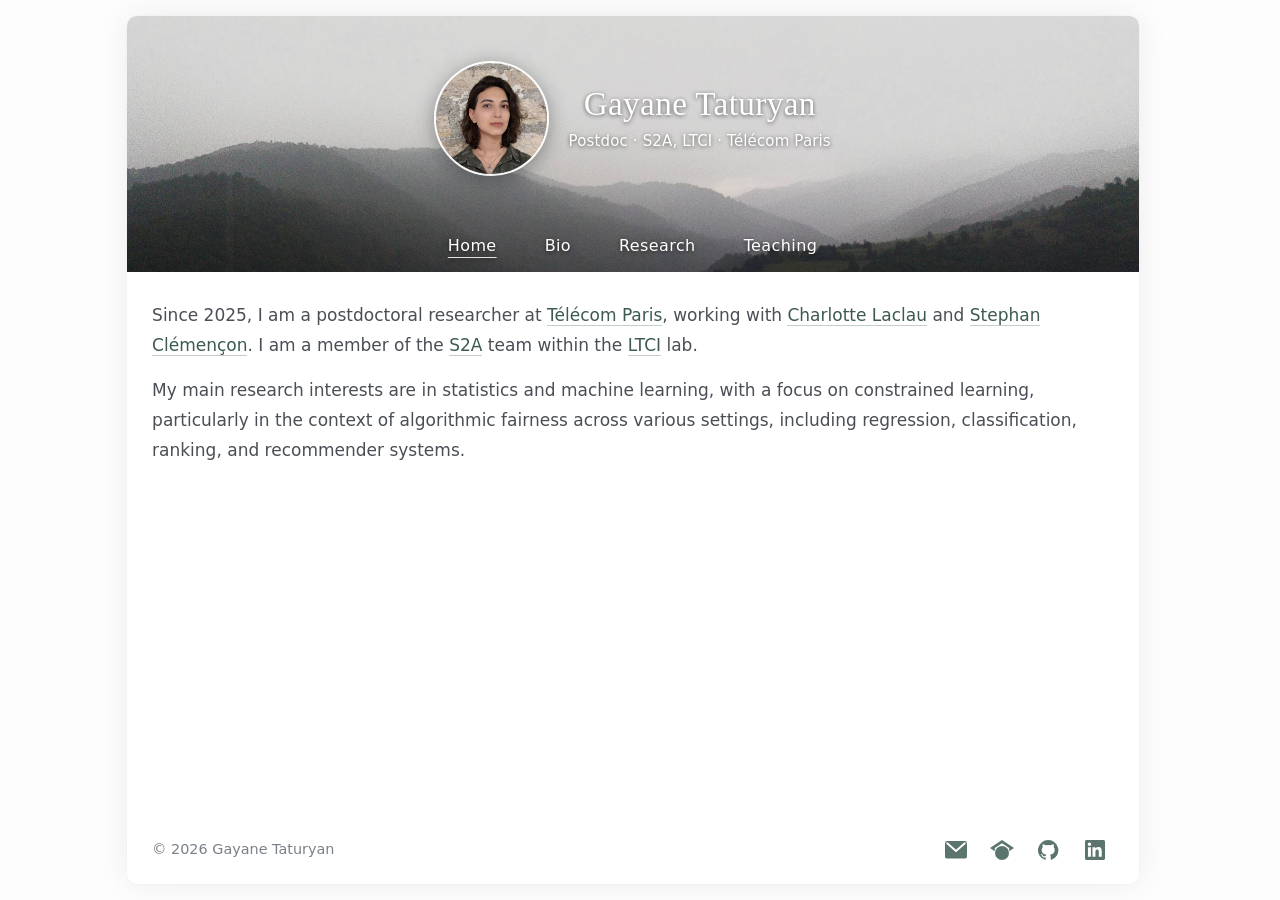
==== commit c58844c2: "icon modif" ====
--- a/index.html
+++ b/index.html
@@ -43,16 +43,16 @@
         <nav class="social-links" aria-label="Social and contact links">
           <!-- Add your profile URLs below; use mailto:your@email for Email. -->
           <a href="mailto:gayane.taturyan@telecom-paris.fr" aria-label="Email" title="Email">
-            <svg viewBox="0 0 24 24" aria-hidden="true" focusable="false" fill="none" stroke="currentColor" stroke-width="1.8" stroke-linecap="round" stroke-linejoin="round"><rect x="2" y="4" width="20" height="16" rx="2"/><path d="m3 6 9 7 9-7"/></svg>
+            <svg viewBox="2 4 20 16" aria-hidden="true" focusable="false"><rect x="2" y="4" width="20" height="16" rx="2" fill="currentColor"/><path d="m4 6 8 7 8-7" fill="none" stroke="#fff" stroke-width="1.8" stroke-linecap="round" stroke-linejoin="round"/></svg>
           </a>
           <a href="https://scholar.google.com/citations?user=Mb8yVToAAAAJ&hl=en" aria-label="Google Scholar" title="Google Scholar">
-            <svg viewBox="0 0 24 24" aria-hidden="true" focusable="false" fill="currentColor"><path d="M12 2 0 10l4.8 3.2V10L12 5.2l7.2 4.8v3.2L24 10Z"/><circle cx="12" cy="15" r="7"/></svg>
+            <svg viewBox="0 2 24 20" aria-hidden="true" focusable="false" fill="currentColor"><path d="M12 2 0 10l4.8 3.2V10L12 5.2l7.2 4.8v3.2L24 10Z"/><circle cx="12" cy="15" r="7"/></svg>
           </a>
           <a href="https://github.com/taturyan" aria-label="GitHub" title="GitHub">
-            <svg viewBox="0 0 24 24" aria-hidden="true" focusable="false" fill="currentColor"><path d="M12 .8a11.2 11.2 0 0 0-3.54 21.83c.56.1.77-.24.77-.54v-2.1c-3.12.68-3.78-1.33-3.78-1.33-.51-1.3-1.25-1.65-1.25-1.65-1.02-.7.08-.69.08-.69 1.13.08 1.72 1.16 1.72 1.16 1 1.71 2.62 1.22 3.26.93.1-.73.39-1.22.71-1.5-2.49-.28-5.11-1.25-5.11-5.54 0-1.22.44-2.22 1.15-3-.12-.28-.5-1.42.11-2.96 0 0 .94-.3 3.08 1.15a10.7 10.7 0 0 1 5.6 0c2.14-1.45 3.08-1.15 3.08-1.15.61 1.54.23 2.68.11 2.96.72.78 1.15 1.78 1.15 3 0 4.3-2.62 5.25-5.12 5.53.4.35.76 1.03.76 2.08v3.11c0 .3.2.65.77.54A11.2 11.2 0 0 0 12 .8Z"/></svg>
+            <svg viewBox="0.8 0.8 22.4 22" aria-hidden="true" focusable="false" fill="currentColor"><path d="M12 .8a11.2 11.2 0 0 0-3.54 21.83c.56.1.77-.24.77-.54v-2.1c-3.12.68-3.78-1.33-3.78-1.33-.51-1.3-1.25-1.65-1.25-1.65-1.02-.7.08-.69.08-.69 1.13.08 1.72 1.16 1.72 1.16 1 1.71 2.62 1.22 3.26.93.1-.73.39-1.22.71-1.5-2.49-.28-5.11-1.25-5.11-5.54 0-1.22.44-2.22 1.15-3-.12-.28-.5-1.42.11-2.96 0 0 .94-.3 3.08 1.15a10.7 10.7 0 0 1 5.6 0c2.14-1.45 3.08-1.15 3.08-1.15.61 1.54.23 2.68.11 2.96.72.78 1.15 1.78 1.15 3 0 4.3-2.62 5.25-5.12 5.53.4.35.76 1.03.76 2.08v3.11c0 .3.2.65.77.54A11.2 11.2 0 0 0 12 .8Z"/></svg>
           </a>
           <a href="https://www.linkedin.com/in/gayane-taturyan/" aria-label="LinkedIn" title="LinkedIn">
-            <svg viewBox="0 0 24 24" aria-hidden="true" focusable="false" fill="currentColor"><path d="M20.45 2H3.55C2.69 2 2 2.68 2 3.52v16.96c0 .84.69 1.52 1.55 1.52h16.9c.86 0 1.55-.68 1.55-1.52V3.52c0-.84-.69-1.52-1.55-1.52ZM7.93 18.75H4.96V9.2h2.97ZM6.45 7.9a1.72 1.72 0 1 1 0-3.44 1.72 1.72 0 0 1 0 3.44Zm12.3 10.85h-2.97v-4.64c0-1.11-.02-2.53-1.54-2.53-1.55 0-1.79 1.21-1.79 2.45v4.72H9.48V9.2h2.85v1.3h.04c.4-.76 1.37-1.55 2.82-1.55 3.02 0 3.56 1.99 3.56 4.58Z"/></svg>
+            <svg viewBox="2 2 20 20" aria-hidden="true" focusable="false" fill="currentColor"><path d="M20.45 2H3.55C2.69 2 2 2.68 2 3.52v16.96c0 .84.69 1.52 1.55 1.52h16.9c.86 0 1.55-.68 1.55-1.52V3.52c0-.84-.69-1.52-1.55-1.52ZM7.93 18.75H4.96V9.2h2.97ZM6.45 7.9a1.72 1.72 0 1 1 0-3.44 1.72 1.72 0 0 1 0 3.44Zm12.3 10.85h-2.97v-4.64c0-1.11-.02-2.53-1.54-2.53-1.55 0-1.79 1.21-1.79 2.45v4.72H9.48V9.2h2.85v1.3h.04c.4-.76 1.37-1.55 2.82-1.55 3.02 0 3.56 1.99 3.56 4.58Z"/></svg>
           </a>
         </nav>
       </footer>
--- a/css/style.css
+++ b/css/style.css
@@ -417,7 +417,8 @@
   color: var(--social-color);
 }
 
-.social-links svg { width: 1.25rem; height: 1.25rem; }
+.social-links svg { display: block; width: auto; height: 1.25rem; }
+.social-links a[aria-label="Email"] svg { height: 1.1rem; }
 
 .social-links a:hover { opacity: 0.75; }
 .social-links a:focus-visible { outline: 2px solid var(--social-color); outline-offset: 2px; }
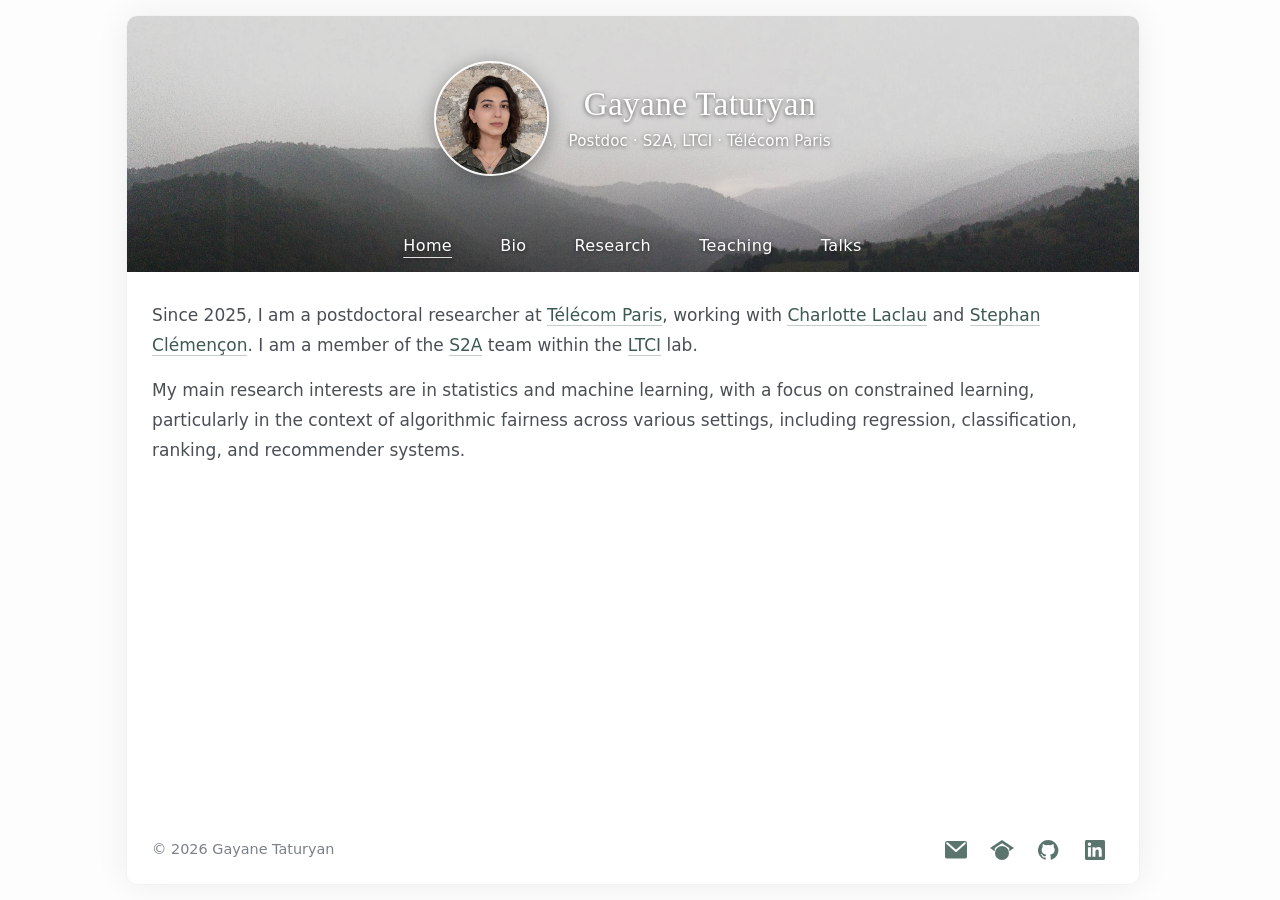
==== commit b3c1eed7: "created talks bar" ====
--- a/index.html
+++ b/index.html
@@ -22,6 +22,7 @@
           <a href="bio.html">Bio</a>
           <a href="research.html">Research</a>
           <a href="teaching.html">Teaching</a>
+          <a href="talks.html">Talks</a>
         </nav>
       </header>
 
--- a/css/style.css
+++ b/css/style.css
@@ -259,10 +259,12 @@
   content: "";
   position: absolute;
   inset-inline-start: -1.1rem;
-  top: 0.75em;
-  transform: translateY(-50%);
-  width: 0.3rem;
-  height: 0.3rem;
+  /* 4px is a whole number of screen pixels at 100/125/150/175/200%
+     zoom, and with no transform every dot snaps to the pixel grid, so
+     they all render the same size instead of some looking bigger */
+  top: calc(0.75em - 2px);
+  width: 4px;
+  height: 4px;
   border-radius: 50%;
   background: var(--accent);
   opacity: 1;
@@ -273,12 +275,63 @@
   padding-inline-start: 1.1rem;
 }
 
-.talks-list > li {
+.content .talks-list > li {
   position: relative;
-  margin-bottom: 0.6rem;
-}
-
-.talks-list > li::before { top: 0.875em; }
+  margin-bottom: 1rem;
+}
+
+/* talk type: bullet colour */
+.talks-list {
+  --talk-seminar: var(--accent);
+  --talk-poster: #a07a3c;
+  --talk-defence: #94493f;
+}
+.talks-list > li.talk--seminar::before { background: var(--talk-seminar); }
+.talks-list > li.talk--poster::before  { background: var(--talk-poster); }
+.talks-list > li.talk--defence::before { background: var(--talk-defence); }
+
+.talks-head {
+  display: flex;
+  flex-wrap: wrap;
+  align-items: baseline;
+  gap: 0.4rem 1.5rem;
+  /* same gap under the heading as .content h2 on the other tabs */
+  margin-bottom: 0.8rem;
+}
+.talks-head h2 { margin: 0; }
+
+.content .talks-legend {
+  display: flex;
+  flex-wrap: wrap;
+  gap: 0.4rem 1.25rem;
+  margin: 0 0 0 auto;
+  padding: 0;
+  list-style: none;
+  color: var(--ink-soft);
+  font-size: 0.9375rem;
+  /* tight enough that the legend doesn't make the heading row taller
+     than a plain h2, so the first talk lines up with the other tabs */
+  line-height: 1;
+}
+.content .talks-legend li { display: inline-flex; align-items: center; gap: 0.45rem; margin: 0; }
+.content .talks-legend li::before {
+  content: "";
+  width: 4px;
+  height: 4px;
+  border-radius: 50%;
+  background: var(--c);
+}
+.talks-legend .talk--seminar { --c: var(--accent); }
+.talks-legend .talk--poster  { --c: #a07a3c; }
+.talks-legend .talk--defence { --c: #94493f; }
+
+.talk__event {
+  color: var(--ink);
+  font-weight: 400;
+  line-height: 1.5;
+}
+
+.talk__venue { font-weight: 500; }
 
 .item__meta { color: var(--ink-soft); font-size: 0.9375rem; line-height: 1.65; margin-top: 0.25rem; }
 
@@ -348,7 +401,7 @@
   padding: 1.15rem 1.35rem;
   border-left: 3px solid var(--accent);
   background: rgba(60, 90, 82, 0.06);
-  border-radius: 0 8px 8px 0;
+  border-radius: 0px 0px 0px 0px;
 }
 
 .manuscript__title {
